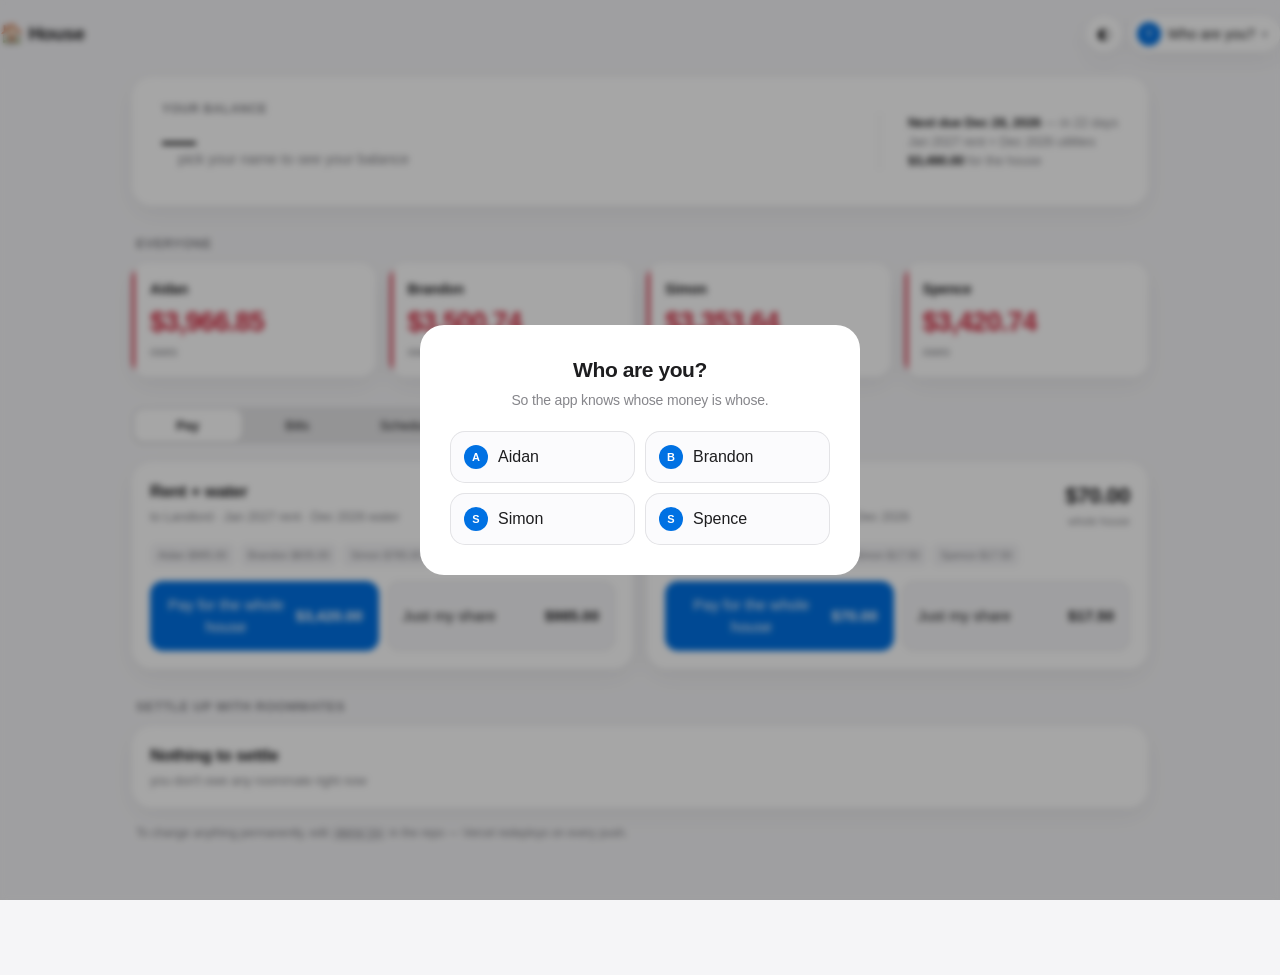
==== index.html @ ad9ee495 "rent tracker" ====
<!doctype html>
<html lang="en">
<head>
<meta charset="utf-8">
<meta name="viewport" content="width=device-width, initial-scale=1, viewport-fit=cover">
<meta name="theme-color" content="#f5f5f7" media="(prefers-color-scheme:light)">
<meta name="theme-color" content="#000000" media="(prefers-color-scheme:dark)">
<meta name="apple-mobile-web-app-capable" content="yes">
<title>House — Rent &amp; Utilities</title>
<link rel="icon" href="data:image/svg+xml,<svg xmlns='http://www.w3.org/2000/svg' viewBox='0 0 100 100'><text y='.9em' font-size='90'>🏠</text></svg>">
<script>
  /* apply the saved theme before first paint so there's no flash */
  (function () {
    var t = localStorage.getItem("rent-tracker-theme");
    if (t === "light" || t === "dark") document.documentElement.dataset.theme = t;
  })();
</script>
<link rel="stylesheet" href="./styles.css">
</head>
<body>

<div class="topbar" id="topbar">
  <div class="brand">🏠 House</div>
  <div class="topbar-right">
    <button class="theme" id="theme-btn" title="Light / dark">◐</button>
    <button class="who" id="who-btn">
      <span class="avatar" id="who-initial">?</span>
      <span id="who-name">Who are you?</span>
      <span class="caret">▾</span>
    </button>
  </div>
</div>

<div class="wrap">

  <div class="hero">
    <div>
      <div class="eyebrow">Your balance</div>
      <div class="big num" id="my-amt">—</div>
      <div class="sub" id="my-state"></div>
    </div>
    <div></div>
    <div class="det" id="next-det"></div>
  </div>

  <h2>Everyone</h2>
  <div id="cards"></div>

  <div class="tabs">
    <button class="tab on" data-p="pay">Pay</button>
    <button class="tab" data-p="bills">Bills</button>
    <button class="tab" data-p="schedule">Schedule</button>
    <button class="tab" data-p="log">History</button>
  </div>

  <!-- PAY -->
  <div class="panel on" id="panel-pay">
    <div id="pay-actions"></div>
    <h2>Settle up with roommates</h2>
    <div id="settle-actions"></div>
    <div class="draftbar" id="pay-bar">
      <span>These payments are saved on this device only. Paste them into <code>data.js</code> so everyone sees them.</span>
      <div>
        <button id="copy-pay">Copy for data.js</button>
        <button id="reset-pay" class="ghost">Discard</button>
      </div>
    </div>
  </div>

  <!-- BILLS -->
  <div class="panel" id="panel-bills">
    <p class="note" style="margin-top:0">Tap a month, type the amounts. Leave a box blank if the bill
      hasn't arrived yet. Everything recalculates as you type.</p>
    <div class="box" id="bills"></div>
    <div class="draftbar" id="draft-bar">
      <span>Bill edits are saved on this device only. Paste them into <code>data.js</code> so everyone sees them.</span>
      <div>
        <button id="copy-draft">Copy for data.js</button>
        <button id="reset-draft" class="ghost">Discard</button>
      </div>
    </div>
  </div>

  <!-- SCHEDULE -->
  <div class="panel" id="panel-schedule">
    <div class="box" id="schedule"></div>
    <p class="note">Rent is for the month ahead, utilities for the month just ending — both land on
      the 28th.</p>
  </div>

  <!-- HISTORY -->
  <div class="panel" id="panel-log">
    <div class="two">
      <div>
        <h2 class="tight">Payments</h2>
        <div class="box" id="log"></div>
      </div>
      <div>
        <h2 class="tight">Who owes whom</h2>
        <div class="box" id="settle"></div>
        <h2>Owed on the next due date</h2>
        <div class="box" id="next-breakdown"></div>
      </div>
    </div>
  </div>

  <p class="note">To change anything permanently, edit <code>data.js</code> in the repo — Vercel
    redeploys on every push.</p>
</div>

<!-- identity picker -->
<div class="sheet" id="sheet">
  <div class="sheet-inner">
    <h3>Who are you?</h3>
    <p>So the app knows whose money is whose.</p>
    <div class="pick" id="pick"></div>
  </div>
</div>

<script type="module" src="./ui.js"></script>
</body>
</html>
---- styles.css ----
/* ---------------------------------------------------------
   Apple-ish: soft greys, deep radii, quiet shadows, tabular
   numerals everywhere money appears.
   --------------------------------------------------------- */
:root{
  --bg:#f5f5f7; --card:#fff; --card2:#fbfbfd;
  --ink:#1d1d1f; --dim:#86868b; --line:#e3e3e6;
  --blue:#0071e3; --blue-ink:#fff;
  --red:#d3253c; --red-bg:#fff0f1;
  --green:#03844a; --green-bg:#eaf8f0;
  --shadow:0 1px 2px rgba(0,0,0,.04), 0 8px 24px rgba(0,0,0,.05);
  --radius:20px;
  --ease:cubic-bezier(.32,.72,0,1);
}
/* Dark palette applies when the user picked dark, or when the system is
   dark and the user hasn't picked light. */
:root[data-theme="dark"]{
  --bg:#000; --card:#1c1c1e; --card2:#242426;
  --ink:#f5f5f7; --dim:#98989d; --line:#38383a;
  --blue:#0a84ff; --red:#ff6b6b; --red-bg:#2b1417;
  --green:#30d158; --green-bg:#0e2417;
  --shadow:0 1px 2px rgba(0,0,0,.5);
}
@media (prefers-color-scheme:dark){
  :root:not([data-theme="light"]){
    --bg:#000; --card:#1c1c1e; --card2:#242426;
    --ink:#f5f5f7; --dim:#98989d; --line:#38383a;
    --blue:#0a84ff; --red:#ff6b6b; --red-bg:#2b1417;
    --green:#30d158; --green-bg:#0e2417;
    --shadow:0 1px 2px rgba(0,0,0,.5);
  }
}
html{color-scheme:light}
html[data-theme="dark"]{color-scheme:dark}
@media (prefers-color-scheme:dark){
  html:not([data-theme="light"]){color-scheme:dark}
}

*{box-sizing:border-box}
html{-webkit-text-size-adjust:100%}
body{
  margin:0;background:var(--bg);color:var(--ink);
  font:17px/1.47 -apple-system,BlinkMacSystemFont,"SF Pro Text","Segoe UI",Roboto,sans-serif;
  letter-spacing:-.011em;-webkit-font-smoothing:antialiased;
  padding-bottom:calc(56px + env(safe-area-inset-bottom));
}
.num{font-variant-numeric:tabular-nums}
.wrap{max-width:600px;margin:0 auto;padding:0 18px 40px}

/* ---------- top bar ---------- */
.topbar{
  position:sticky;top:0;z-index:20;display:flex;align-items:center;justify-content:space-between;
  gap:12px;padding:12px 18px;margin:0 -18px 4px;
  background:color-mix(in srgb, var(--bg) 82%, transparent);
  backdrop-filter:saturate(180%) blur(20px);-webkit-backdrop-filter:saturate(180%) blur(20px);
  border-bottom:1px solid transparent;transition:border-color .3s
}
.topbar.stuck{border-bottom-color:var(--line)}
.brand{font-size:17px;font-weight:600;letter-spacing:-.02em}
.who{
  display:flex;align-items:center;gap:7px;border:0;cursor:pointer;
  background:var(--card);box-shadow:var(--shadow);color:var(--ink);
  font:inherit;font-size:14px;font-weight:500;padding:6px 12px 6px 7px;border-radius:999px;
  transition:transform .2s var(--ease)
}
.who:active{transform:scale(.96)}
.avatar{
  width:24px;height:24px;border-radius:50%;display:grid;place-items:center;
  background:var(--blue);color:#fff;font-size:11px;font-weight:700;letter-spacing:0
}
.who .caret{color:var(--dim);font-size:11px}
.topbar-right{display:flex;align-items:center;gap:8px}
.theme{
  width:36px;height:36px;border:0;border-radius:50%;cursor:pointer;display:grid;place-items:center;
  background:var(--card);box-shadow:var(--shadow);color:var(--ink);font-size:16px;line-height:1;
  transition:transform .2s var(--ease)
}
.theme:active{transform:scale(.9) rotate(-15deg)}

/* ---------- hero ---------- */
.hero{
  background:var(--card);border-radius:var(--radius);box-shadow:var(--shadow);
  padding:26px 22px;text-align:center;margin-top:8px
}
.eyebrow{font-size:12px;font-weight:600;letter-spacing:.06em;text-transform:uppercase;color:var(--dim)}
.hero .big{font-size:44px;font-weight:700;letter-spacing:-.03em;line-height:1.05;margin:8px 0 2px}
.hero .big.pos{color:var(--green)}
.hero .big.neg{color:var(--red)}
.hero .sub{font-size:15px;color:var(--dim)}
.hero .det{
  font-size:13px;color:var(--dim);margin-top:14px;padding-top:14px;border-top:1px solid var(--line)
}
.hero .det b{color:var(--ink);font-weight:600}

/* ---------- section headings ---------- */
h2{
  font-size:13px;font-weight:600;letter-spacing:.04em;text-transform:uppercase;
  color:var(--dim);margin:28px 4px 10px
}
h2.tight{margin-top:18px}

/* ---------- people strip ---------- */
#cards{display:grid;grid-template-columns:1fr 1fr;gap:10px}
.card{
  background:var(--card);border-radius:16px;box-shadow:var(--shadow);padding:14px 15px;
  position:relative;overflow:hidden
}
.card::before{content:"";position:absolute;left:0;top:0;bottom:0;width:3px;background:var(--line)}
.card.owes::before{background:var(--red)}
.card.ahead::before{background:var(--green)}
.card.me{outline:2px solid var(--blue);outline-offset:-2px}
.card-name{font-size:14px;font-weight:600;display:flex;align-items:center;gap:6px}
.card-name em{font-style:normal;font-size:10px;font-weight:700;color:var(--blue);letter-spacing:.04em}
.card-amt{font-size:25px;font-weight:600;letter-spacing:-.025em;margin:3px 0 1px}
.card.owes .card-amt{color:var(--red)}
.card.ahead .card-amt{color:var(--green)}
.card-state{font-size:12px;color:var(--dim)}

/* ---------- segmented control ---------- */
.tabs{
  display:flex;gap:2px;margin:26px 0 14px;padding:2px;border-radius:11px;
  background:color-mix(in srgb, var(--dim) 16%, transparent)
}
.tab{
  flex:1;border:0;background:transparent;color:var(--ink);cursor:pointer;
  font:inherit;font-size:13px;font-weight:500;padding:7px 4px;border-radius:9px;
  transition:background .25s var(--ease), box-shadow .25s var(--ease), font-weight .1s
}
.tab.on{background:var(--card);box-shadow:0 1px 3px rgba(0,0,0,.12);font-weight:600}
.panel{display:none;animation:fade .35s var(--ease)}
.panel.on{display:block}
@keyframes fade{from{opacity:0;transform:translateY(6px)}to{opacity:1;transform:none}}

/* ---------- generic grouped list ---------- */
.box{background:var(--card);border-radius:16px;box-shadow:var(--shadow);overflow:hidden}
.move{display:flex;justify-content:space-between;align-items:center;gap:12px;
  padding:14px 16px;border-bottom:1px solid var(--line);font-size:15px}
.move:last-child{border-bottom:0}
.move span{font-weight:600;font-variant-numeric:tabular-nums}
.sub{padding:0 16px 12px;margin-top:-10px;font-size:12px;color:var(--dim);
  border-bottom:1px solid var(--line)}
.sub:last-child{border-bottom:0}
.empty{padding:26px 16px;text-align:center;color:var(--dim);font-size:15px}

/* ---------- pay actions ---------- */
.act{background:var(--card);border-radius:var(--radius);box-shadow:var(--shadow);
  padding:18px;margin-bottom:12px}
.act-top{display:flex;justify-content:space-between;align-items:flex-start;gap:14px}
.act-title{font-size:17px;font-weight:600;letter-spacing:-.02em}
.act-to{font-size:13px;color:var(--dim);margin-top:2px}
.act-amt{font-size:22px;font-weight:600;letter-spacing:-.02em;font-variant-numeric:tabular-nums;
  text-align:right;white-space:nowrap}
.act-amt i{display:block;font-style:normal;font-size:11px;font-weight:500;color:var(--dim);
  letter-spacing:0}
.act-split{display:flex;flex-wrap:wrap;gap:5px;margin:14px 0 0}
.chip{font-size:11px;color:var(--dim);background:var(--bg);border-radius:7px;padding:4px 8px;
  font-variant-numeric:tabular-nums}
.act-btns{display:grid;gap:8px;margin-top:14px}

.btn{
  border:0;cursor:pointer;font:inherit;font-size:15px;font-weight:500;
  padding:13px 16px;border-radius:13px;min-height:48px;
  display:flex;align-items:center;justify-content:space-between;gap:10px;
  background:var(--blue);color:var(--blue-ink);
  transition:transform .18s var(--ease), opacity .18s var(--ease)
}
.btn b{font-weight:600;font-variant-numeric:tabular-nums}
.btn.sec{background:var(--bg);color:var(--ink);box-shadow:inset 0 0 0 1px var(--line)}
.btn:active:not(:disabled){transform:scale(.975)}
.btn:disabled{opacity:.4;cursor:default}
.btn.done{background:var(--green);color:#fff;justify-content:center}

/* ---------- bills editor ---------- */
.bill{border-bottom:1px solid var(--line)}
.bill:last-child{border-bottom:0}
.bill summary{display:flex;justify-content:space-between;align-items:center;gap:10px;
  padding:15px 16px;cursor:pointer;font-size:15px;font-weight:500;list-style:none}
.bill summary::-webkit-details-marker{display:none}
.bill summary::after{content:"›";color:var(--dim);font-size:18px;
  transition:transform .3s var(--ease);transform-origin:center}
.bill[open] summary::after{transform:rotate(90deg)}
.bill summary em{font-style:normal;font-size:10px;font-weight:700;color:var(--blue);
  border:1px solid currentColor;border-radius:5px;padding:1px 5px;margin-left:6px;vertical-align:1px}
.bill-total{margin-left:auto;font-variant-numeric:tabular-nums;font-weight:600}
.bill-total i{display:block;font-style:normal;font-size:11px;font-weight:400;color:var(--dim);
  text-align:right}
.bill-body{padding:2px 16px 16px}
.erow{display:flex;justify-content:space-between;align-items:center;gap:12px;
  padding:8px 0;border-top:1px solid var(--line)}
.erow>span:first-child{text-transform:capitalize;color:var(--dim);font-size:14px}
.erow.ed>span:first-child{color:var(--blue);font-weight:600}
.inp{display:flex;align-items:center;gap:2px;color:var(--dim);font-size:15px}
.inp input{
  width:110px;padding:9px 11px;border:0;box-shadow:inset 0 0 0 1px var(--line);
  border-radius:11px;background:var(--card2);color:var(--ink);font:inherit;font-size:16px;
  text-align:right;font-variant-numeric:tabular-nums;-moz-appearance:textfield;
  transition:box-shadow .2s var(--ease)
}
.inp input:focus{outline:0;box-shadow:inset 0 0 0 2px var(--blue)}
.inp input::-webkit-outer-spin-button,.inp input::-webkit-inner-spin-button{
  -webkit-appearance:none;margin:0}
.row.split{display:grid;grid-template-columns:repeat(4,1fr);gap:6px;margin-top:14px;
  padding-top:13px;border-top:1px solid var(--line)}
.row.split span{text-align:center;font-size:11px;color:var(--dim)}
.row.split b{display:block;font-size:15px;font-weight:600;color:var(--ink);
  font-variant-numeric:tabular-nums;letter-spacing:-.01em}
.hint{font-size:11px;color:var(--dim);margin-top:7px;text-transform:capitalize}

/* ---------- schedule + log ---------- */
.srow,.prow{display:flex;justify-content:space-between;gap:12px;padding:13px 16px;
  border-bottom:1px solid var(--line);font-size:15px}
.srow:last-child,.prow:last-child{border-bottom:0}
.srow.past{opacity:.45}
.srow.now{background:var(--card2)}
.sdate,.prow>div:first-child{font-weight:500}
.samt,.pamt{text-align:right;font-weight:600;font-variant-numeric:tabular-nums;white-space:nowrap}
.sdate i,.samt i,.prow i,.pamt i{display:block;font-style:normal;font-size:11px;
  font-weight:400;color:var(--dim);letter-spacing:0}
.prow.new{background:var(--green-bg)}
.undo{border:0;box-shadow:inset 0 0 0 1px var(--line);background:transparent;color:var(--dim);
  font:inherit;font-size:11px;padding:4px 9px;border-radius:8px;cursor:pointer;margin-top:4px}

/* ---------- unsaved bar ---------- */
.draftbar{display:none}
.draftbar.on{
  display:flex;flex-wrap:wrap;gap:10px;align-items:center;justify-content:space-between;
  margin-top:14px;padding:14px 16px;border-radius:16px;background:var(--card);
  box-shadow:var(--shadow), inset 3px 0 0 var(--blue);font-size:13px;line-height:1.45
}
.draftbar span{flex:1 1 200px;color:var(--dim)}
.draftbar div{display:flex;gap:7px}
.draftbar button{
  border:0;background:var(--blue);color:#fff;font:inherit;font-size:13px;font-weight:500;
  padding:9px 14px;border-radius:10px;cursor:pointer;transition:transform .18s var(--ease)
}
.draftbar button:active{transform:scale(.96)}
.draftbar button.ghost{background:transparent;color:var(--dim);box-shadow:inset 0 0 0 1px var(--line)}

/* ---------- identity sheet ---------- */
.sheet{
  position:fixed;inset:0;z-index:50;display:none;align-items:flex-end;justify-content:center;
  background:rgba(0,0,0,.35);backdrop-filter:blur(3px);animation:fade .25s var(--ease)
}
.sheet.on{display:flex}
.sheet-inner{
  width:100%;max-width:440px;background:var(--card);border-radius:24px 24px 0 0;
  padding:26px 20px calc(26px + env(safe-area-inset-bottom));
  animation:rise .4s var(--ease)
}
@keyframes rise{from{transform:translateY(100%)}to{transform:none}}
.sheet h3{margin:0 0 4px;font-size:21px;font-weight:600;letter-spacing:-.02em;text-align:center}
.sheet p{margin:0 0 20px;font-size:14px;color:var(--dim);text-align:center}
.pick{display:grid;grid-template-columns:1fr 1fr;gap:10px}
.pick button{
  display:flex;align-items:center;gap:10px;border:0;box-shadow:inset 0 0 0 1px var(--line);
  background:var(--card2);color:var(--ink);font:inherit;font-size:16px;font-weight:500;
  padding:14px;border-radius:15px;cursor:pointer;transition:transform .18s var(--ease)
}
.pick button:active{transform:scale(.97)}
.pick button.on{box-shadow:inset 0 0 0 2px var(--blue)}

.note{font-size:12px;color:var(--dim);margin:16px 4px 0;line-height:1.55}
code{background:color-mix(in srgb,var(--dim) 18%,transparent);padding:1px 5px;
  border-radius:5px;font-size:11px}

@media (prefers-reduced-motion:reduce){*{animation:none!important;transition:none!important}}

/* ---------------------------------------------------------
   Desktop — wider canvas, side-by-side columns, denser rows
   --------------------------------------------------------- */
@media (min-width:820px){
  body{font-size:16px;padding-bottom:60px}
  .wrap{max-width:1080px;padding:0 32px 72px}
  .topbar{padding:16px 32px;margin:0 -32px 8px}
  .brand{font-size:19px}

  .hero{display:grid;grid-template-columns:auto 1fr auto;align-items:center;gap:28px;
    text-align:left;padding:24px 30px}
  .hero .big{font-size:34px;margin:4px 0 0}
  .hero .det{margin:0;padding:0 0 0 28px;border-top:0;border-left:1px solid var(--line);
    max-width:280px}

  #cards{grid-template-columns:repeat(4,1fr);gap:14px}
  .card{padding:16px 18px}
  .card-amt{font-size:27px}

  .tabs{max-width:440px;margin:30px 0 18px}
  .two{display:grid;grid-template-columns:1fr 1fr;gap:26px;align-items:start}
  .two h2:first-child{margin-top:0}
  #pay-actions{display:grid;grid-template-columns:1fr 1fr;gap:14px;align-items:start}
  #pay-actions .act{margin-bottom:0}
  .act-btns{grid-template-columns:1fr 1fr}
  .act-btns .btn.wide{grid-column:1/-1}
  .sheet{align-items:center}
  .sheet-inner{border-radius:24px;padding:30px}
}
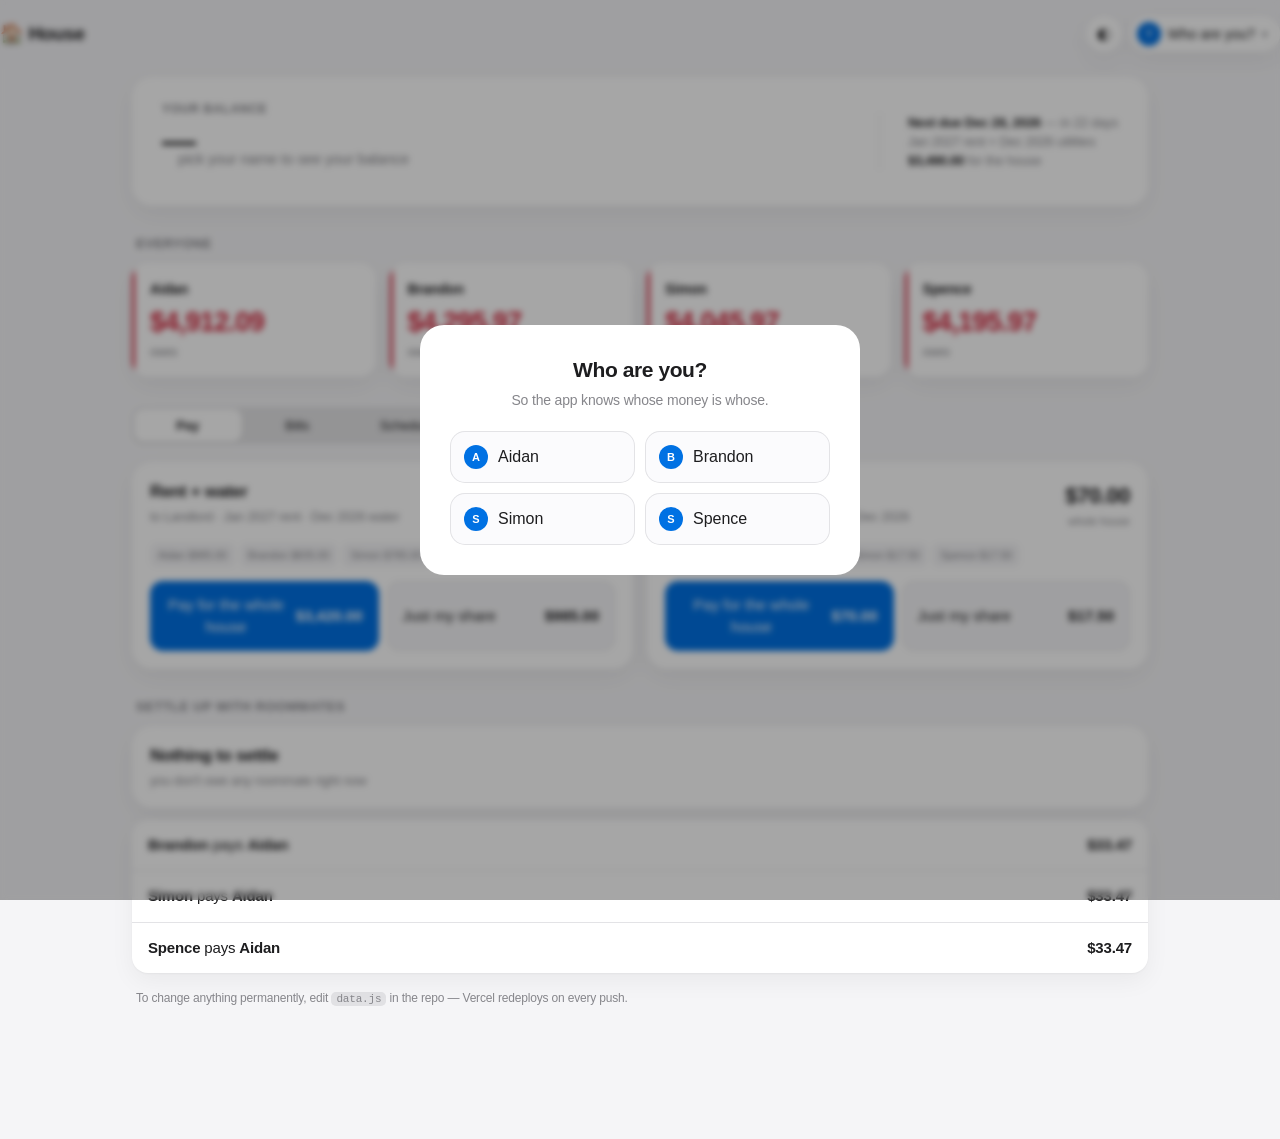
==== commit 899e0877: "Add dark/light toggle, session undo, IOU-from-history model, June cleanup" ====
--- a/index.html
+++ b/index.html
@@ -22,6 +22,7 @@
 <div class="topbar" id="topbar">
   <div class="brand">🏠 House</div>
   <div class="topbar-right">
+    <button class="theme undo-all" id="undo-btn" title="Undo everything from this visit">↺</button>
     <button class="theme" id="theme-btn" title="Light / dark">◐</button>
     <button class="who" id="who-btn">
       <span class="avatar" id="who-initial">?</span>
--- a/styles.css
+++ b/styles.css
@@ -76,6 +76,8 @@
   transition:transform .2s var(--ease)
 }
 .theme:active{transform:scale(.9) rotate(-15deg)}
+.undo-all{display:none;font-size:18px}
+.undo-all.on{display:grid}
 
 /* ---------- hero ---------- */
 .hero{
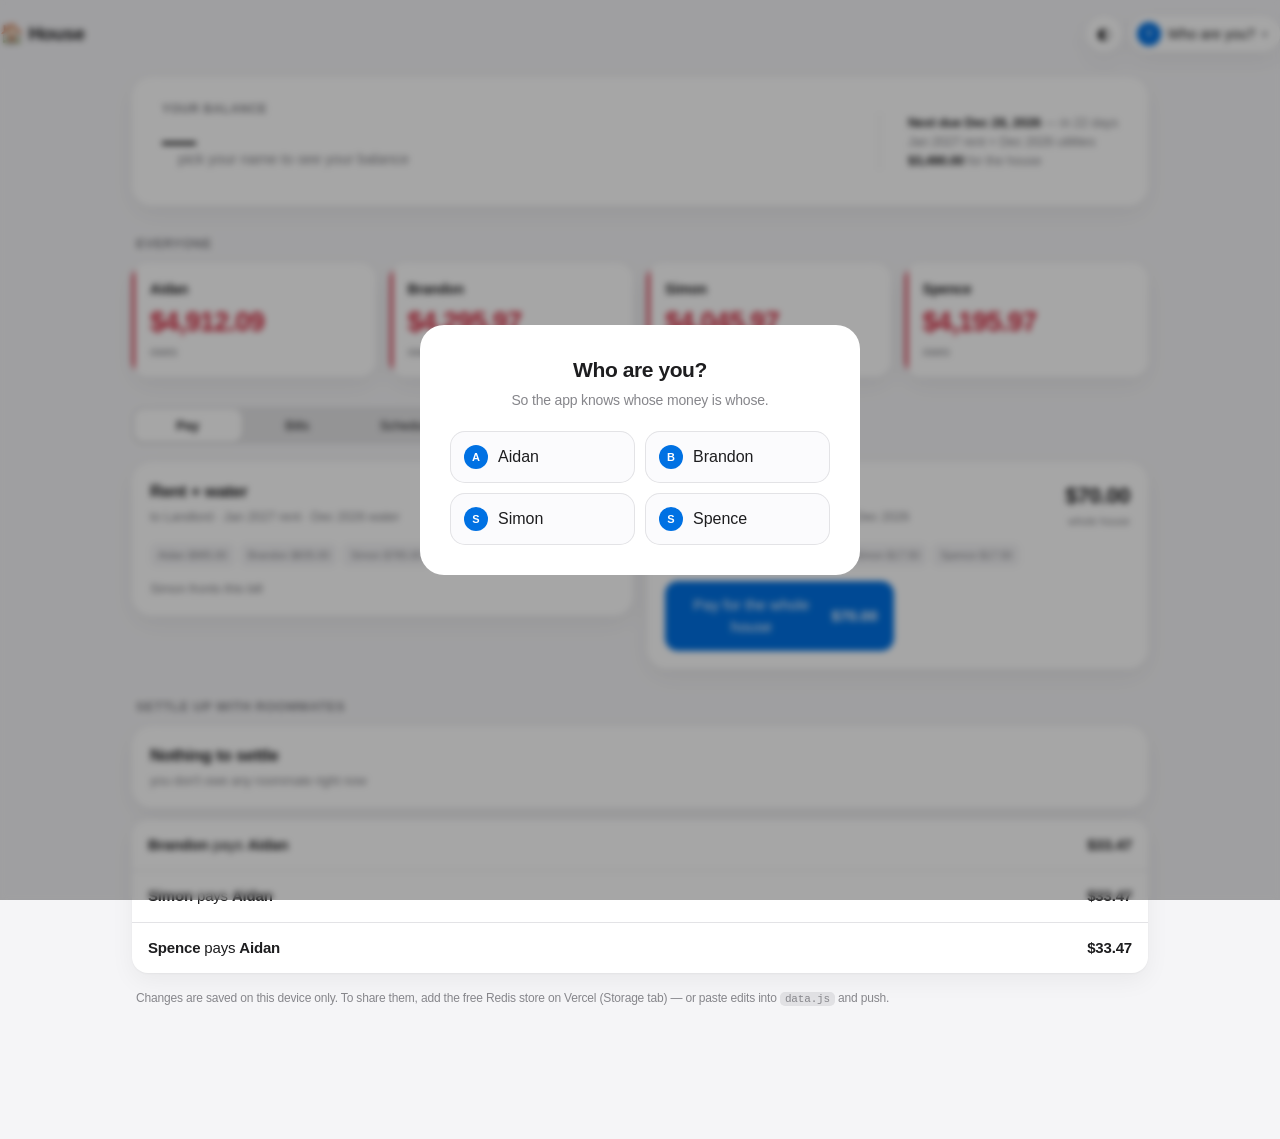
==== commit c131f7c5: "next" ====
--- a/index.html
+++ b/index.html
@@ -105,8 +105,8 @@
     </div>
   </div>
 
-  <p class="note">To change anything permanently, edit <code>data.js</code> in the repo — Vercel
-    redeploys on every push.</p>
+  <p class="note" id="mode-note">To change anything permanently, edit <code>data.js</code> in the
+    repo — Vercel redeploys on every push.</p>
 </div>
 
 <!-- identity picker -->
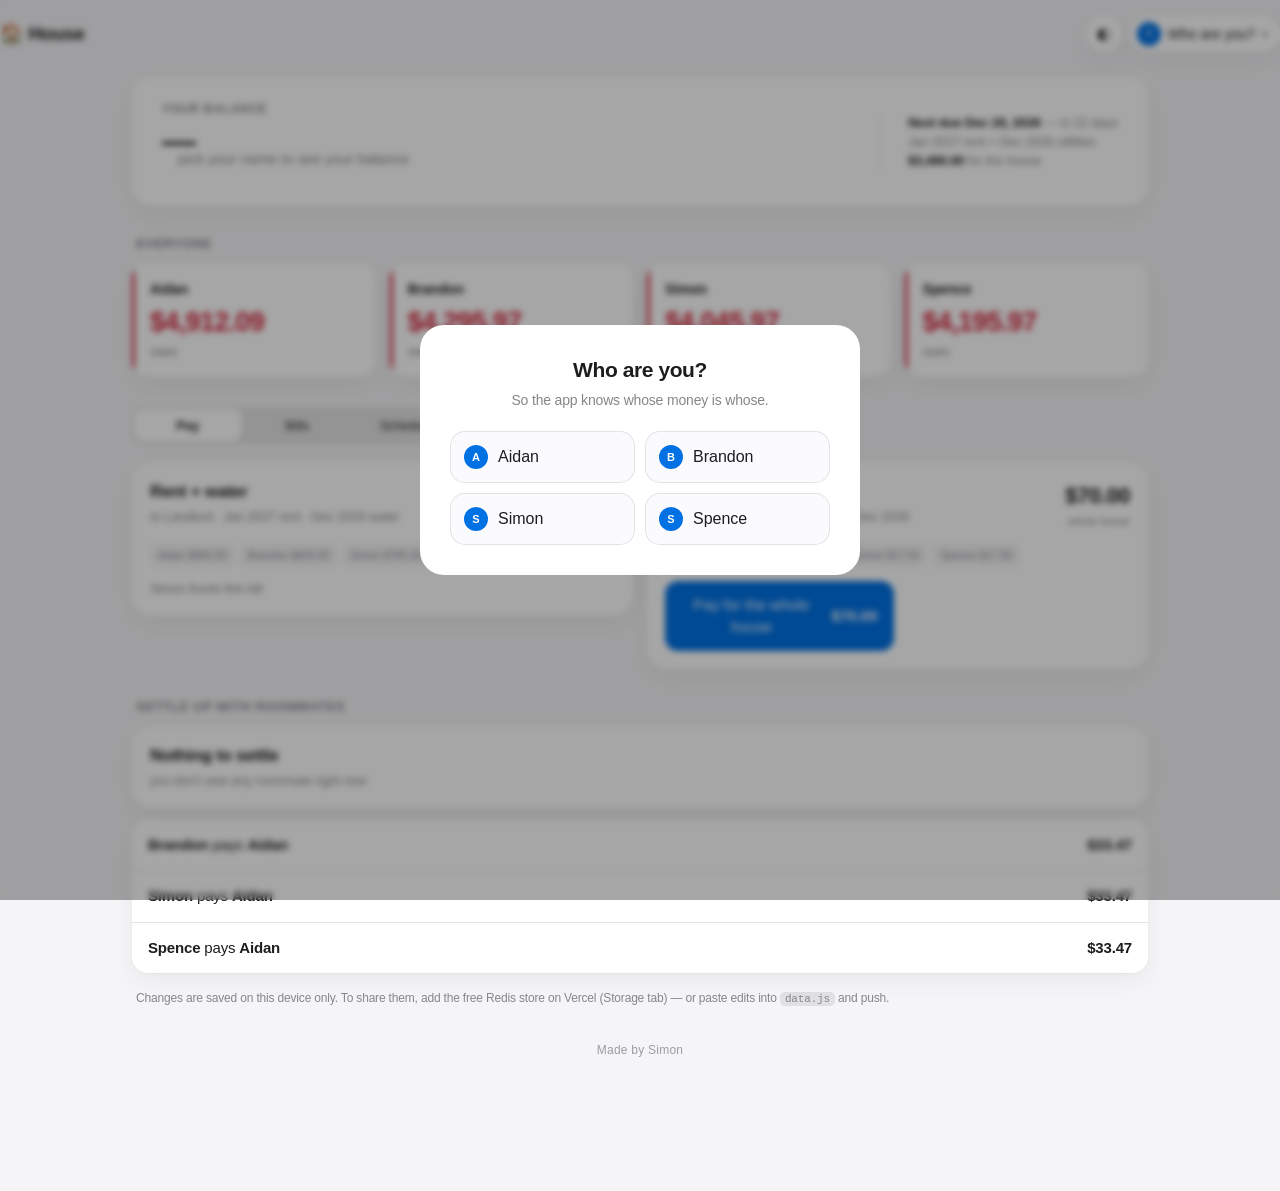
==== commit 606517ec: "sad" ====
--- a/index.html
+++ b/index.html
@@ -107,6 +107,7 @@
 
   <p class="note" id="mode-note">To change anything permanently, edit <code>data.js</code> in the
     repo — Vercel redeploys on every push.</p>
+  <p class="credit">Made by Simon</p>
 </div>
 
 <!-- identity picker -->
--- a/styles.css
+++ b/styles.css
@@ -262,6 +262,8 @@
 .pick button.on{box-shadow:inset 0 0 0 2px var(--blue)}
 
 .note{font-size:12px;color:var(--dim);margin:16px 4px 0;line-height:1.55}
+.credit{font-size:12px;color:var(--dim);text-align:center;margin:34px 0 0;
+  letter-spacing:.02em;opacity:.8}
 code{background:color-mix(in srgb,var(--dim) 18%,transparent);padding:1px 5px;
   border-radius:5px;font-size:11px}
 
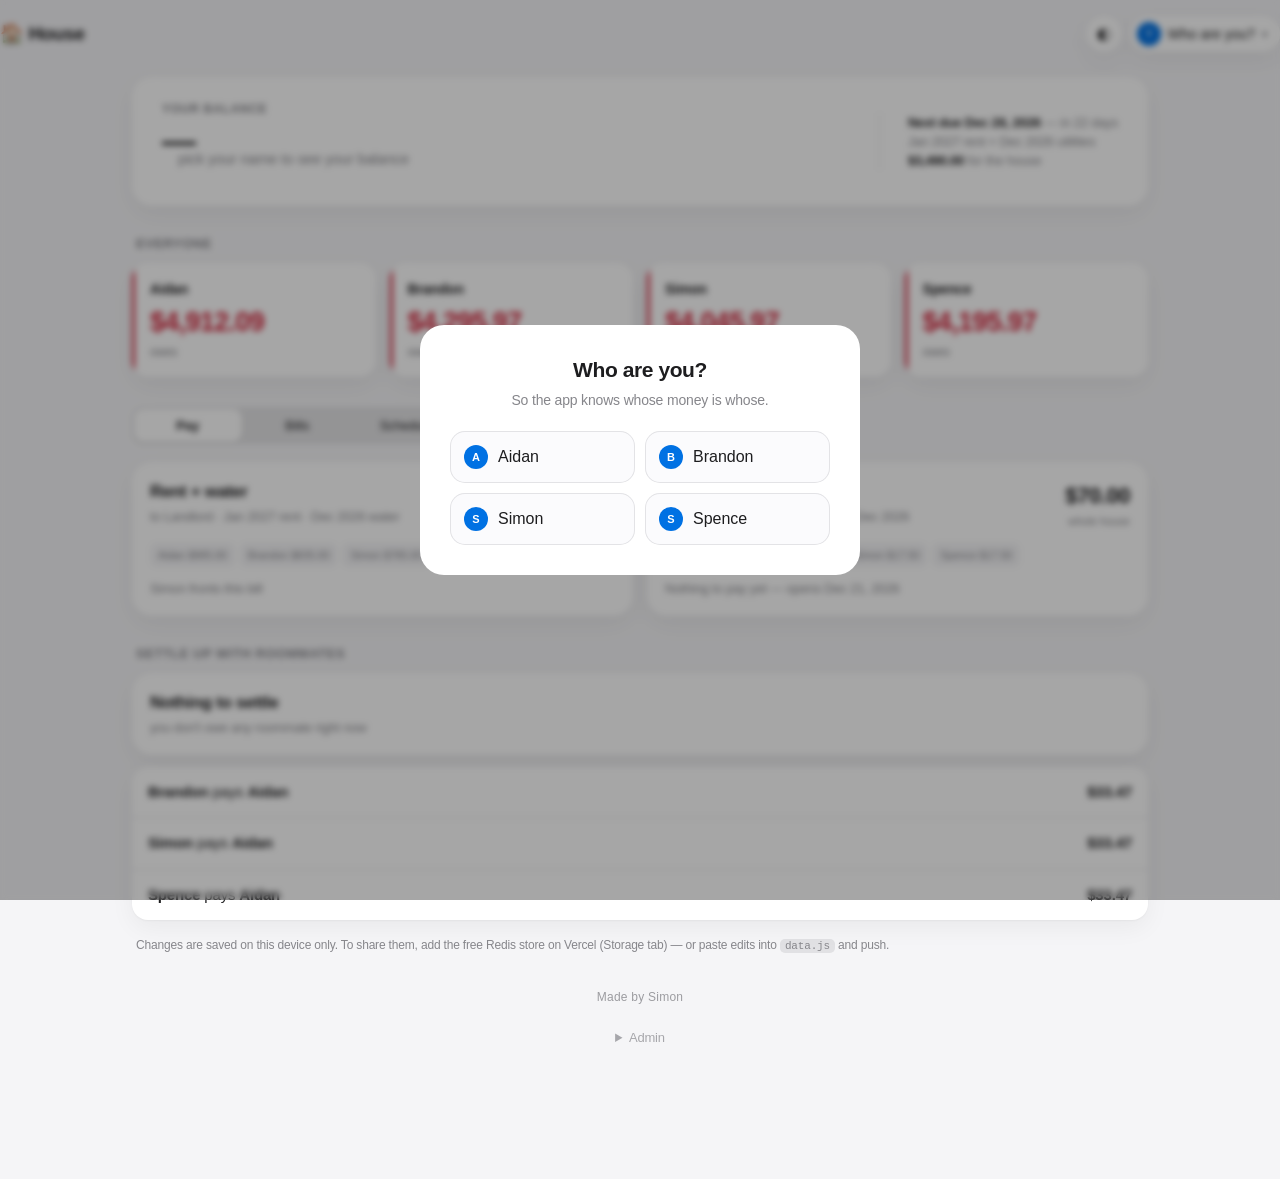
==== commit dd94c067: "Pay-window buttons with undo, admin panel" ====
--- a/index.html
+++ b/index.html
@@ -108,6 +108,14 @@
   <p class="note" id="mode-note">To change anything permanently, edit <code>data.js</code> in the
     repo — Vercel redeploys on every push.</p>
   <p class="credit">Made by Simon</p>
+
+  <!-- plain admin panel: delete any logged transaction -->
+  <details class="admin">
+    <summary>Admin</summary>
+    <div id="admin-list"></div>
+    <button id="admin-clear-bills">Clear all bill edits</button>
+    <button id="admin-clear-pays">Delete ALL logged payments</button>
+  </details>
 </div>
 
 <!-- identity picker -->
--- a/styles.css
+++ b/styles.css
@@ -171,6 +171,8 @@
 .btn:active:not(:disabled){transform:scale(.975)}
 .btn:disabled{opacity:.4;cursor:default}
 .btn.done{background:var(--green);color:#fff;justify-content:center}
+.paid-pair{grid-template-columns:1fr auto}
+.paid-pair .undo-house{justify-content:center;min-width:84px}
 
 /* ---------- bills editor ---------- */
 .bill{border-bottom:1px solid var(--line)}
@@ -264,6 +266,17 @@
 .note{font-size:12px;color:var(--dim);margin:16px 4px 0;line-height:1.55}
 .credit{font-size:12px;color:var(--dim);text-align:center;margin:34px 0 0;
   letter-spacing:.02em;opacity:.8}
+
+/* plain admin panel — deliberately unstyled-looking */
+.admin{margin-top:22px;font-size:13px;color:var(--dim)}
+.admin summary{cursor:pointer;text-align:center;opacity:.7}
+.admin > div{margin:10px 0;border:1px dashed var(--line);border-radius:8px;padding:6px 10px}
+.admin .arow{display:flex;justify-content:space-between;gap:10px;align-items:center;
+  padding:5px 0;border-bottom:1px dashed var(--line);font-variant-numeric:tabular-nums}
+.admin .arow:last-child{border-bottom:0}
+.admin .arow.locked{opacity:.55}
+.admin button{border:1px solid var(--line);background:transparent;color:var(--red);
+  font:inherit;font-size:12px;padding:4px 10px;border-radius:7px;cursor:pointer;margin-right:6px}
 code{background:color-mix(in srgb,var(--dim) 18%,transparent);padding:1px 5px;
   border-radius:5px;font-size:11px}
 
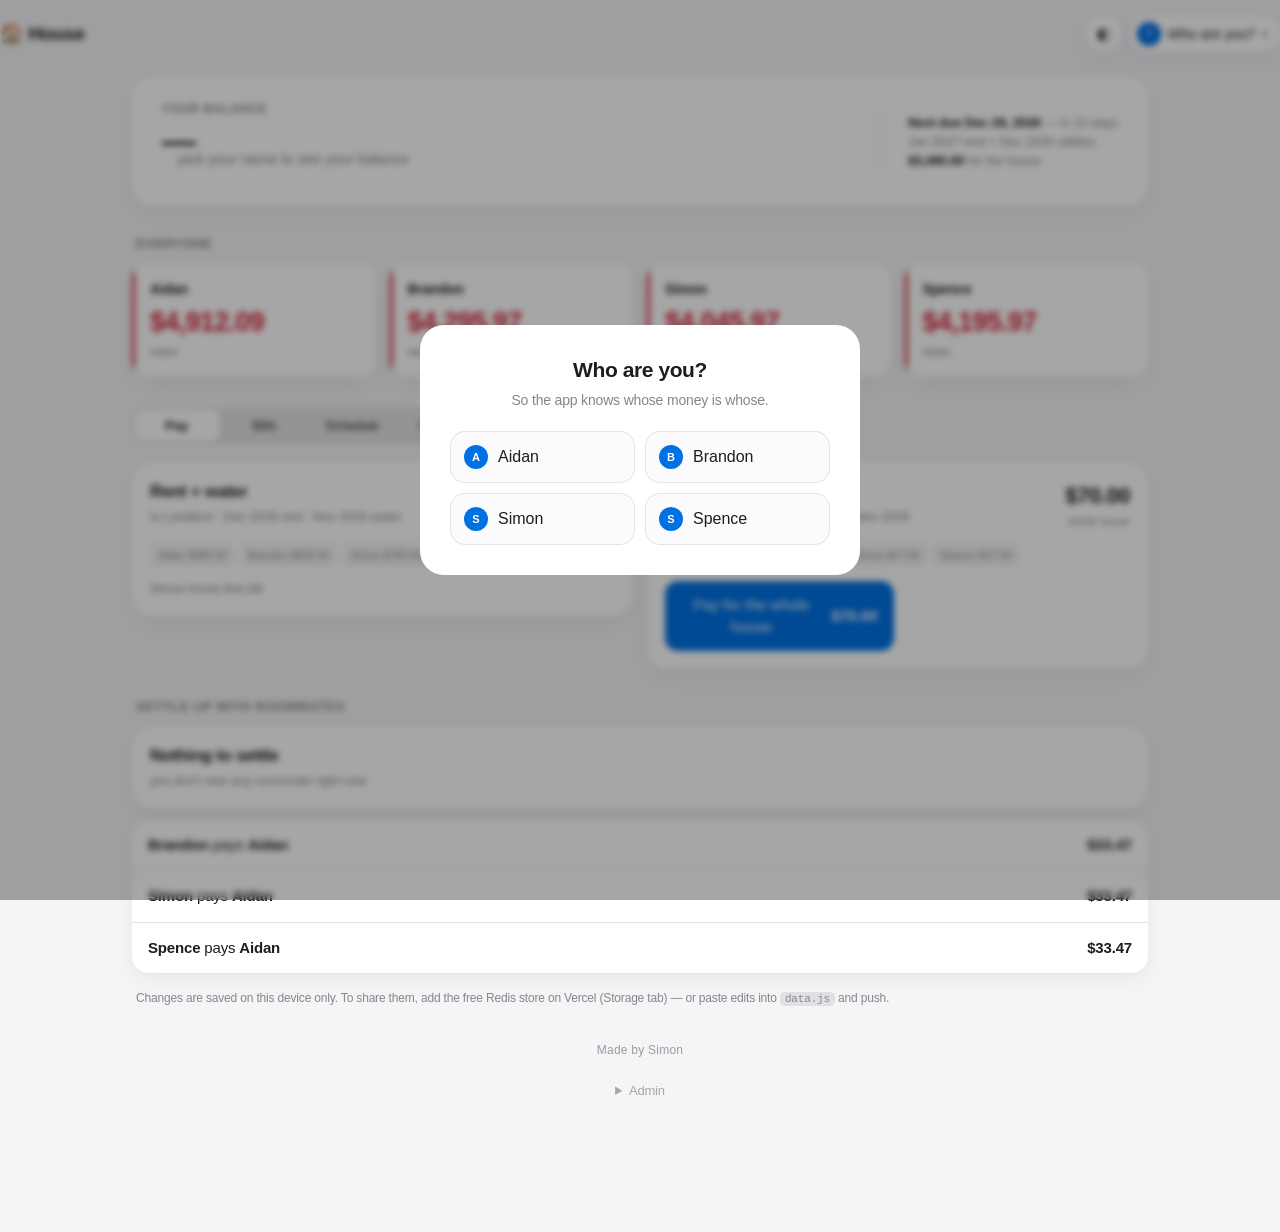
==== commit 488b9e9d: "Math tab: live explanation of all calculations Co-Authored-By: Claude Fable 5 <noreply@anthropic.com" ====
--- a/index.html
+++ b/index.html
@@ -52,6 +52,7 @@
     <button class="tab" data-p="bills">Bills</button>
     <button class="tab" data-p="schedule">Schedule</button>
     <button class="tab" data-p="log">History</button>
+    <button class="tab" data-p="math">Math</button>
   </div>
 
   <!-- PAY -->
@@ -105,6 +106,11 @@
     </div>
   </div>
 
+  <!-- MATH: how every number is computed, live -->
+  <div class="panel" id="panel-math">
+    <div id="math"></div>
+  </div>
+
   <p class="note" id="mode-note">To change anything permanently, edit <code>data.js</code> in the
     repo — Vercel redeploys on every push.</p>
   <p class="credit">Made by Simon</p>
--- a/styles.css
+++ b/styles.css
@@ -267,6 +267,11 @@
 .credit{font-size:12px;color:var(--dim);text-align:center;margin:34px 0 0;
   letter-spacing:.02em;opacity:.8}
 
+/* math / explainer tab */
+.mathbox p{margin:0 0 12px;font-size:14px;line-height:1.55;color:var(--ink)}
+.mathbox p:last-child{margin-bottom:0}
+.mathbox b{font-weight:600}
+
 /* plain admin panel — deliberately unstyled-looking */
 .admin{margin-top:22px;font-size:13px;color:var(--dim)}
 .admin summary{cursor:pointer;text-align:center;opacity:.7}
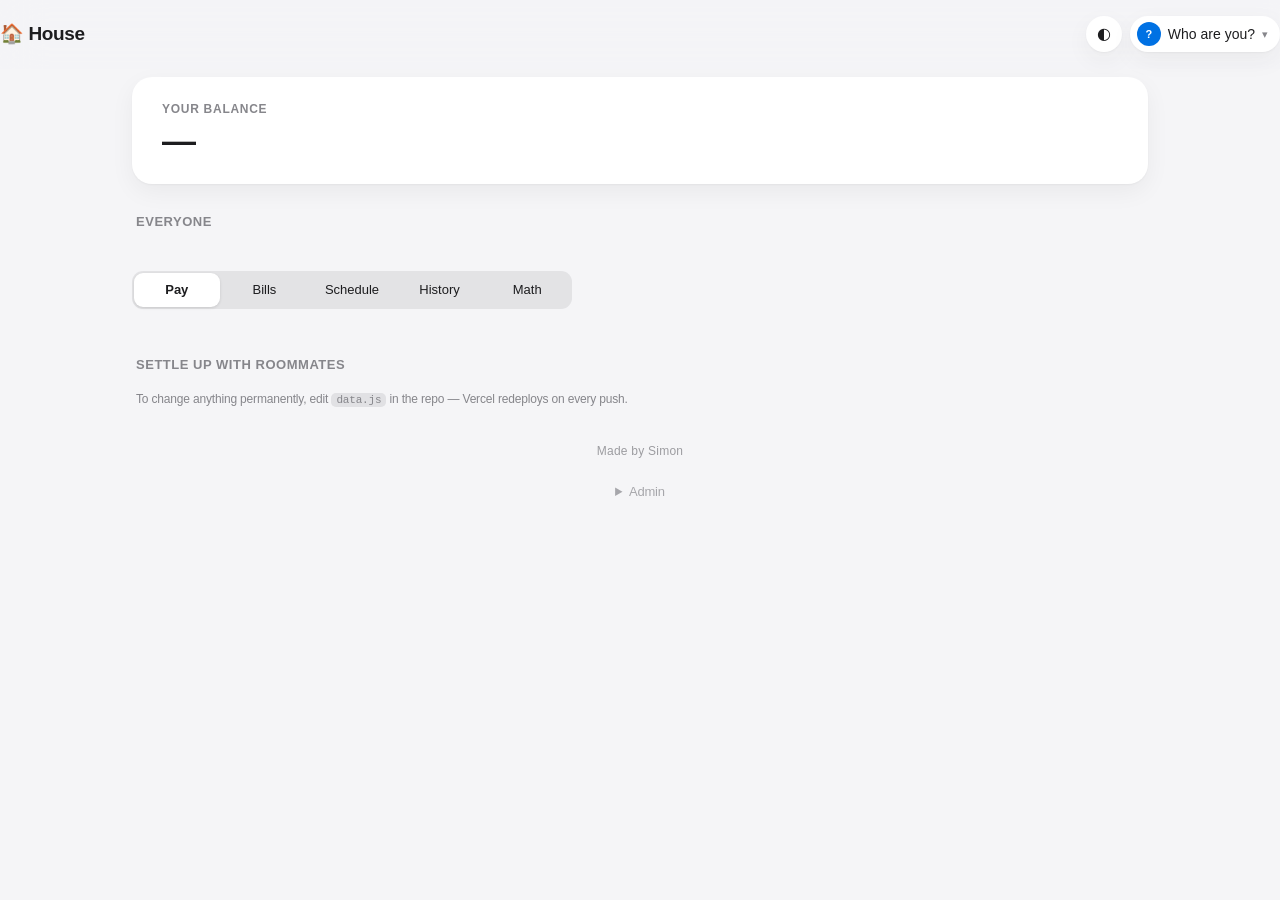
==== commit 030175d1: "Google auth with whitelist, edge gating, bill grace window" ====
--- a/index.html
+++ b/index.html
@@ -8,6 +8,7 @@
 <meta name="apple-mobile-web-app-capable" content="yes">
 <title>House — Rent &amp; Utilities</title>
 <link rel="icon" href="data:image/svg+xml,<svg xmlns='http://www.w3.org/2000/svg' viewBox='0 0 100 100'><text y='.9em' font-size='90'>🏠</text></svg>">
+<script src="https://accounts.google.com/gsi/client" async defer></script>
 <script>
   /* apply the saved theme before first paint so there's no flash */
   (function () {
@@ -121,10 +122,31 @@
     <div id="admin-list"></div>
     <button id="admin-clear-bills">Clear all bill edits</button>
     <button id="admin-clear-pays">Delete ALL logged payments</button>
+    <div id="admin-wl" style="display:none">
+      <div style="margin:14px 0 6px">Whitelist — who can sign in, and who they count as</div>
+      <div id="wl-list"></div>
+      <div class="wl-add">
+        <input type="email" id="wl-email" placeholder="email@example.com">
+        <select id="wl-person"></select>
+        <button id="wl-add-btn">Add</button>
+      </div>
+      <button id="wl-signout" style="margin-top:10px">Sign out on this device</button>
+    </div>
   </details>
 </div>
 
 <!-- identity picker -->
+<!-- sign-in gate: covers the app until Google auth passes (only when enabled) -->
+<div class="gate" id="gate">
+  <div class="gate-card">
+    <div class="gate-emoji">🏠</div>
+    <h2>House — Rent &amp; Utilities</h2>
+    <p>Sign in with the email that's on the house list.</p>
+    <div id="g-signin"></div>
+    <p class="gate-msg" id="gate-msg"></p>
+  </div>
+</div>
+
 <div class="sheet" id="sheet">
   <div class="sheet-inner">
     <h3>Who are you?</h3>
--- a/styles.css
+++ b/styles.css
@@ -267,10 +267,46 @@
 .credit{font-size:12px;color:var(--dim);text-align:center;margin:34px 0 0;
   letter-spacing:.02em;opacity:.8}
 
-/* math / explainer tab */
-.mathbox p{margin:0 0 12px;font-size:14px;line-height:1.55;color:var(--ink)}
-.mathbox p:last-child{margin-bottom:0}
-.mathbox b{font-weight:600}
+/* sign-in gate */
+.gate{position:fixed;inset:0;z-index:60;display:none;align-items:center;justify-content:center;
+  background:var(--bg);padding:24px}
+.gate.on{display:flex}
+.gate-card{max-width:340px;width:100%;text-align:center;background:var(--card);
+  border-radius:var(--radius);box-shadow:var(--shadow);padding:34px 26px}
+.gate-emoji{font-size:40px}
+.gate-card h2{margin:10px 0 6px;font-size:20px;letter-spacing:-.02em}
+.gate-card p{margin:0 0 20px;font-size:14px;color:var(--dim)}
+.gate-card #g-signin{display:flex;justify-content:center}
+.gate-msg{margin-top:16px !important;min-height:18px;color:var(--red) !important}
+
+/* whitelist admin */
+.wl-add{display:flex;gap:6px;margin-top:8px}
+.wl-add input,.wl-add select{flex:1;min-width:0;font:inherit;font-size:13px;padding:6px 8px;
+  border:1px solid var(--line);border-radius:7px;background:var(--card);color:var(--ink)}
+.wl-add button{color:var(--green)}
+
+/* math / explainer tab — spare, Splitwise-ish */
+.mrule{display:flex;gap:12px;align-items:baseline;padding:13px 16px;
+  font-size:14px;line-height:1.5;color:var(--ink);border-bottom:1px solid var(--line)}
+.mrule:last-child{border-bottom:0}
+.mrule > span{flex:0 0 auto}
+
+.mbal{padding:13px 16px;border-bottom:1px solid var(--line)}
+.mbal:last-child{border-bottom:0}
+.mbal-top{display:flex;justify-content:space-between;align-items:baseline;font-size:15px}
+.mbal-top > span{font-weight:600}
+.mbal-top b{font-weight:600;font-variant-numeric:tabular-nums}
+.mbal-top b i{font-style:normal;font-weight:400;font-size:12px;color:var(--dim);margin-left:5px}
+.mbal-top .neg{color:var(--red)}
+.mbal-top .pos{color:var(--green)}
+.meq{margin-top:3px;font-size:12px;color:var(--dim)}
+
+.mflow{display:flex;align-items:center;gap:10px;padding:14px 16px;
+  font-size:15px;border-bottom:1px solid var(--line)}
+.mflow:last-child{border-bottom:0}
+.mflow b{font-weight:600}
+.mflow .arr{color:var(--dim)}
+.mflow .amt{margin-left:auto;font-weight:600}
 
 /* plain admin panel — deliberately unstyled-looking */
 .admin{margin-top:22px;font-size:13px;color:var(--dim)}
